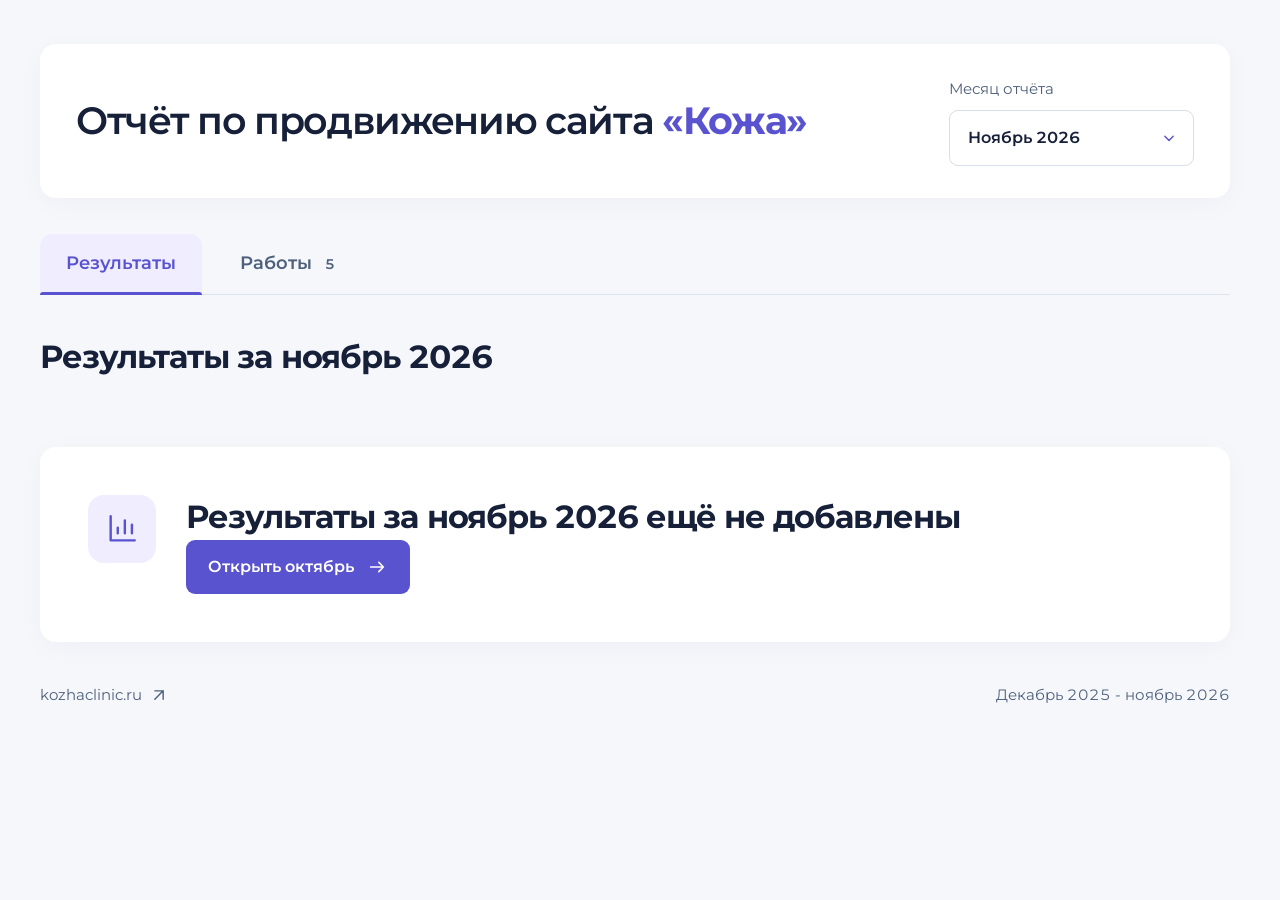
==== index.html @ fe3db51e "Update Kozha monthly SEO report" ====
<!doctype html>
<html lang="ru">
<head>
  <meta charset="utf-8">
  <meta name="viewport" content="width=device-width,initial-scale=1">
  <meta name="robots" content="noindex,nofollow">
  <meta name="color-scheme" content="light">
  <title>Отчёт по продвижению сайта «Кожа»</title>
  <link rel="preload" href="assets/fonts/Montserrat-Regular.woff2" as="font" type="font/woff2" crossorigin>
  <link rel="preload" href="assets/fonts/Montserrat-SemiBold.woff2" as="font" type="font/woff2" crossorigin>
  <link rel="stylesheet" href="styles.css?v=631f88daee0b">
  <link rel="stylesheet" href="results.css?v=24ecd3e6007a">
  <link rel="stylesheet" href="archive.css?v=88a2c17516ca">
  <script src="report-data.js?v=b605fdd47c60" defer></script>
  <script src="model.js?v=ab1f84ecc292" defer></script>
  <script src="app.js?v=5cf2f712b2f7" defer></script>
</head>
<body>
  <a class="skip-link" href="#report-content">К содержанию отчёта</a>
  <div class="report-shell">
    <header class="report-header">
      <div class="report-heading"><h1>Отчёт по продвижению сайта <span id="report-client">«Кожа»</span></h1></div>
      <div class="month-picker"><label for="report-month">Месяц отчёта</label><div class="select-wrap"><select id="report-month" aria-label="Месяц отчёта"></select><svg aria-hidden="true" viewBox="0 0 24 24"><path d="m7 10 5 5 5-5"/></svg></div></div>
    </header>
    <nav class="report-nav" aria-label="Разделы отчёта">
      <div class="tabs" role="tablist" aria-label="Отчёт по продвижению сайта">
        <button type="button" role="tab" id="tab-results" aria-controls="panel-results" aria-selected="true" tabindex="0">Результаты</button>
        <button type="button" role="tab" id="tab-works" aria-controls="panel-works" aria-selected="false" tabindex="-1">Работы <span id="work-count" class="tab-count" hidden></span></button>
      </div>
    </nav>
    <main id="report-content">
      <section id="panel-results" role="tabpanel" aria-labelledby="tab-results" tabindex="-1"><p class="loading-message" role="status">Загружаем отчёт…</p></section>
      <section id="panel-works" role="tabpanel" aria-labelledby="tab-works" tabindex="-1" hidden></section>
      <noscript><p class="notice">Для переключения месяцев и просмотра отчёта включите JavaScript в браузере.</p></noscript>
    </main>
    <footer class="report-footer"><a id="site-link" href="https://kozhaclinic.ru/" target="_blank" rel="noopener noreferrer">kozhaclinic.ru <svg aria-hidden="true" viewBox="0 0 24 24"><path d="M7 17 17 7M7 7h10v10"/></svg></a><span id="period-label"></span></footer>
  </div>
  <dialog id="detail-dialog" class="detail-dialog" aria-labelledby="detail-title">
    <div class="drawer-header"><div><h2 id="detail-title"></h2><p id="detail-meta"></p></div><button type="button" id="close-detail" class="icon-button" aria-label="Закрыть подробности" autofocus><svg aria-hidden="true" viewBox="0 0 24 24"><path d="m6 6 12 12M18 6 6 18"/></svg></button></div>
    <div id="detail-body" class="drawer-body"></div>
  </dialog>
  <p id="announcement" class="sr-only" role="status" aria-live="polite"></p>
</body>
</html>
---- styles.css ----
@font-face{font-family:Montserrat;src:url('assets/fonts/Montserrat-Regular.woff2') format('woff2');font-weight:400;font-style:normal;font-display:swap}
@font-face{font-family:Montserrat;src:url('assets/fonts/Montserrat-Medium.woff2') format('woff2');font-weight:500;font-style:normal;font-display:swap}
@font-face{font-family:Montserrat;src:url('assets/fonts/Montserrat-SemiBold.woff2') format('woff2');font-weight:600;font-style:normal;font-display:swap}
@font-face{font-family:Montserrat;src:url('assets/fonts/Montserrat-Bold.woff2') format('woff2');font-weight:700;font-style:normal;font-display:swap}

:root{--page:#f5f7fb;--surface:#fff;--ink:#172039;--muted:#4e607b;--accent:#5953cf;--accent-soft:#efedff;--positive:#087e78;--positive-soft:#e7f5f1;--negative:#a33b45;--negative-soft:#fff0f0;--line:#e4e9f1;--before:#b4ade9;--after:#28a7a0;--radius:16px;--shadow:0 6px 28px rgb(34 46 84 / 3%);--ease:cubic-bezier(.16,1,.3,1);--body-size:18px;--small-size:16px;--meta-size:15px;--intro-size:20px;--task-size:20px;font-family:Montserrat,Arial,sans-serif;font-size:var(--body-size);color:var(--ink);background:var(--page);font-synthesis:none;font-variant-numeric:tabular-nums}
*{box-sizing:border-box}html{scrollbar-gutter:stable;scroll-behavior:smooth}body{margin:0;line-height:1.7}body.dialog-open{overflow:hidden}button,input,select{font:inherit;color:inherit}button,a,input,select{-webkit-tap-highlight-color:transparent}button{cursor:pointer}button:disabled{cursor:default;opacity:.5}[hidden]{display:none!important}button:focus-visible,a:focus-visible,input:focus-visible,select:focus-visible,summary:focus-visible,[tabindex]:focus-visible{outline:3px solid #7770ed;outline-offset:4px}a{color:var(--accent);text-decoration-thickness:1px;text-underline-offset:5px}a:hover{text-decoration:underline}input,select{caret-color:var(--accent)}::selection{background:#ddd9ff;color:var(--ink)}::-webkit-scrollbar{width:10px;height:10px}::-webkit-scrollbar-thumb{background:#bcc3d4;border-radius:8px;border:2px solid var(--page)}::-webkit-scrollbar-track{background:var(--page)}svg{display:block;flex-shrink:0;fill:none;stroke:currentColor;stroke-width:1.7;stroke-linecap:round;stroke-linejoin:round}h1,h2,h3,p{margin:0}h1,h2,h3{text-wrap:balance}h1,h2{letter-spacing:-.03em}h3{letter-spacing:-.02em}.sr-only{position:absolute;width:1px;height:1px;padding:0;margin:-1px;overflow:hidden;clip:rect(0,0,0,0);white-space:nowrap;border:0}.skip-link{position:fixed;z-index:100;left:20px;top:-100px;padding:14px 20px;background:white;border-radius:8px}.skip-link:focus{top:12px}

/* Shared page hierarchy. */
.report-shell{max-width:1440px;margin:0 auto;padding:44px 40px 0}.report-header{display:grid;grid-template-columns:minmax(0,1fr) auto;align-items:center;gap:40px;padding:32px 36px;background:var(--surface);border-radius:var(--radius);box-shadow:var(--shadow)}.report-heading{min-width:0}.report-heading h1{max-width:900px;font-size:38px;line-height:1.35;font-weight:600;letter-spacing:-.035em;text-wrap:pretty}.report-heading h1 span{color:var(--accent);font-weight:700}.month-picker label{display:block;font-size:var(--meta-size);color:var(--muted);margin-bottom:8px}.select-wrap{position:relative}.select-wrap>svg{position:absolute;pointer-events:none;right:15px;top:18px;width:20px;height:20px;color:var(--accent);transform:rotate(90deg)}.month-picker .select-wrap>svg{transform:none}select{appearance:none;min-height:56px;border:1px solid #d8ddeb;border-radius:9px;background:var(--surface);padding:13px 45px 13px 18px;font-size:var(--small-size);cursor:pointer;max-width:100%}.month-picker select{min-width:245px;font-weight:600}
.report-nav{margin-top:36px;border-bottom:1px solid #dee4ef}.tabs{display:flex;gap:12px}.tabs button{position:relative;min-height:60px;padding:15px 26px;border:0;border-radius:12px 12px 0 0;background:transparent;color:var(--muted);font-size:18px;font-weight:600;line-height:1.5;transition:background .18s,color .18s}.tabs button:hover{background:#ececfa;color:var(--ink)}.tabs button[aria-selected=true]{background:var(--accent-soft);color:var(--accent)}.tabs button[aria-selected=true]::after{content:'';height:3px;border-radius:3px 3px 0 0;background:var(--accent);position:absolute;bottom:-1px;left:0;right:0}.tab-count{margin-left:8px;font-size:14px;color:var(--muted)}.surface{background:var(--surface);border-radius:var(--radius);box-shadow:var(--shadow)}
.page-intro{padding:44px 0 40px}.page-intro h2{font-size:36px;line-height:1.3;font-weight:700}.period-subtitle{font-size:18px;color:var(--accent);margin-top:12px;font-weight:500}

/* The route gives each month and task enough room to read. */
.timeline{list-style:none;margin:0;padding:0}.stage{position:relative;display:grid;grid-template-columns:110px minmax(0,1fr);gap:20px;padding-bottom:36px;scroll-margin-top:24px}.stage::before{content:'';position:absolute;left:109px;top:47px;bottom:-47px;width:2px;background:#dce2ed}.stage:last-child::before{display:none}.stage-date{padding-top:34px;padding-right:16px;position:relative;text-align:left}.stage-date h3{font-size:20px;font-weight:600;line-height:1.4}.stage-date .year{display:block;font-size:var(--meta-size);color:var(--muted);margin-top:6px}.stage-node{position:absolute;right:-8px;top:41px;width:16px;height:16px;border:3px solid var(--page);background:#a8b2c7;border-radius:50%;z-index:1}.stage.selected .stage-node{width:20px;height:20px;right:-10px;top:39px;background:var(--accent);box-shadow:0 0 0 1px var(--accent)}.stage.selected .stage-date h3{color:var(--accent)}.stage.complete .stage-node{background:var(--positive)}.stage-card{padding:34px 36px 12px}.stage.selected .stage-card{outline:1px solid #c7c2ee;outline-offset:-1px}.stage-heading{display:flex;gap:24px;align-items:flex-start;justify-content:space-between}.stage-heading h3{font-size:26px;font-weight:600;line-height:1.4}.stage-description{font-size:var(--body-size);line-height:1.8;color:var(--muted);max-width:900px;margin-top:14px}
.status{display:inline-flex;align-items:center;font-size:var(--meta-size);font-weight:500;white-space:nowrap;color:var(--muted);padding:5px 10px;background:#f1f4f9;border-radius:5px;line-height:1.5}.status.in_progress{color:var(--accent);background:var(--accent-soft)}.status.done{color:var(--positive);background:var(--positive-soft)}.status.moved{color:#835911;background:#fff4df}
.stage-tasks{margin:28px 0 0;list-style:none;padding:0;display:grid;grid-template-columns:1fr 1fr;column-gap:36px}.stage-tasks>li{min-width:0;border-top:1px solid var(--line)}.task-button{width:100%;display:flex;gap:22px;text-align:left;padding:26px 0 28px;border:0;background:transparent;border-radius:3px;align-items:flex-start}.task-button:hover .task-title,.task-button:hover .task-affordance{color:var(--accent);text-decoration:underline;text-underline-offset:5px}.task-text{display:block;min-width:0;flex:1}.task-title{font-size:var(--task-size);line-height:1.55;font-weight:600;display:block}.task-summary{display:block;color:var(--muted);font-size:var(--body-size);line-height:1.8;margin-top:10px}.task-target{display:block;font-size:var(--small-size);font-weight:600;color:var(--accent);margin-top:12px}.task-affordance{display:block;flex-shrink:0;white-space:nowrap;font-size:var(--small-size);font-weight:500;color:var(--accent);line-height:1.6;padding-top:3px}.task-text .status{margin-top:12px}.incoming-note{font-size:var(--small-size);color:#835911;padding:20px 0;border-top:1px solid var(--line)}.incoming-note button{border:0;padding:0;background:none;font-size:inherit;color:inherit;text-decoration:underline;text-underline-offset:4px}
.plan-footnote{font-size:var(--small-size);line-height:1.8;color:var(--muted);max-width:1040px;margin:4px 0 48px 130px}.recurring{margin-left:130px;padding:36px}.recurring h2{font-size:28px;line-height:1.4}.recurring-list{list-style:none;display:grid;grid-template-columns:1fr 1fr;gap:32px 40px;padding:28px 0 0;margin:0}.recurring-list h3{font-size:20px;font-weight:600}.recurring-list p{font-size:var(--body-size);color:var(--muted);line-height:1.8;margin-top:10px}.report-footer{display:flex;align-items:center;justify-content:space-between;font-size:var(--meta-size);color:var(--muted);padding:40px 0 32px;gap:24px}.report-footer a{display:flex;gap:7px;align-items:center;color:var(--muted);text-decoration:none}.report-footer a:hover{color:var(--accent)}.report-footer svg{width:20px;height:20px}

/* Empty, prepared and populated report screens use the same type scale. */
.empty-state{margin-top:40px;padding:48px;display:flex;gap:30px;align-items:flex-start}.empty-symbol{width:68px;height:68px;border-radius:16px;background:var(--accent-soft);color:var(--accent);display:grid;place-items:center;flex-shrink:0}.empty-symbol svg{width:34px;height:34px}.empty-state h2{font-size:32px;max-width:850px;line-height:1.4}.empty-state p{max-width:850px;font-size:var(--body-size);line-height:1.85;color:var(--muted);margin:20px 0 30px}.button-primary,.button-secondary{display:inline-flex;align-items:center;justify-content:center;gap:12px;min-height:54px;border-radius:9px;padding:14px 22px;font-size:var(--small-size);font-weight:600;line-height:1.5;text-decoration:none;transition:background .18s;max-width:100%}.button-primary{color:white;background:var(--accent);border:0}.button-primary:hover{background:#4943b7;text-decoration:none}.button-secondary{color:var(--accent);border:1px solid #d8d3ed;background:white}.button-secondary:hover{background:var(--accent-soft);text-decoration:none}.button-primary svg,.button-secondary svg{width:22px;height:22px}
.month-intro{max-width:1120px;font-size:var(--intro-size);line-height:1.85;padding:40px 0}.month-intro p+p{margin-top:20px}.month-intro h2{font-size:32px;line-height:1.4;margin-bottom:24px}.traffic-card{padding:36px;display:grid;grid-template-columns:1fr 1.5fr;gap:40px;align-items:center;margin-bottom:30px}.traffic-card h3{font-size:24px;line-height:1.4}.source-label{font-size:var(--meta-size);color:var(--muted);margin-top:10px}.traffic-value{font-size:46px;font-weight:600;line-height:1.25;letter-spacing:-.035em;margin-top:22px}.traffic-value span{font-size:var(--small-size);color:var(--muted);font-weight:400;margin-left:10px;letter-spacing:0}.traffic-change{font-size:var(--small-size);margin-top:14px}.traffic-context{font-size:var(--meta-size);color:var(--muted);margin-top:10px;line-height:1.8}.positive{color:var(--positive)}.negative{color:var(--negative)}.neutral{color:var(--muted)}.traffic-chart{width:100%;height:210px}.traffic-chart text{stroke:none;fill:var(--muted);font-size:18px;font-family:inherit}.traffic-chart .bar-label{fill:var(--ink);font-size:18px}.chart-mobile{display:none}.chart-placeholder{font-size:var(--small-size);color:var(--muted);border-top:1px solid var(--line);padding:24px 0}
.kpi-grid{display:grid;grid-template-columns:repeat(4,minmax(0,1fr));gap:24px}.kpi-card{padding:30px;min-width:0}.kpi-card h3{font-size:20px;font-weight:600;line-height:1.5;margin-bottom:20px}.kpi-values{display:flex;gap:12px;align-items:flex-end;flex-wrap:wrap}.kpi-values .number{font-size:34px;line-height:1.25;font-weight:600;letter-spacing:-.035em;white-space:nowrap}.kpi-values .before{color:var(--muted);font-weight:400}.kpi-period{display:block;color:var(--muted);font-size:var(--meta-size);margin-bottom:7px}.kpi-arrow{color:var(--muted);width:22px;height:22px;margin-bottom:10px}.kpi-count{font-size:var(--small-size);color:var(--muted);margin-top:18px}.metrics-note{font-size:var(--meta-size);color:var(--muted);line-height:1.85;margin:22px 3px 36px;max-width:1120px}.no-metric{font-size:24px;color:var(--muted);font-weight:500;line-height:1.5}
.charts-grid{display:grid;grid-template-columns:1fr 1fr;gap:28px;margin-bottom:40px}.ranking-chart{padding:32px}.ranking-chart h3{font-size:24px;margin-bottom:28px}.rank-bars{display:flex;gap:32px;align-items:flex-end;height:178px}.rank-bar-group{flex:1;display:flex;align-items:flex-end;justify-content:center;gap:14px;height:132px;position:relative;border-bottom:1px solid var(--line)}.rank-bar{width:48px;border-radius:4px 4px 0 0;background:var(--after);position:relative;min-height:2px}.rank-bar.before{background:var(--before)}.rank-bar span{position:absolute;top:-29px;left:0;right:0;text-align:center;font-size:var(--small-size)}.rank-bar-group strong{font-size:var(--small-size);font-weight:500;position:absolute;bottom:-34px;left:0;right:0;text-align:center;color:var(--muted)}.chart-legend{display:flex;gap:24px;font-size:var(--meta-size);color:var(--muted);margin-top:42px;flex-wrap:wrap}.chart-legend span{display:flex;align-items:center;gap:8px}.chart-legend i{display:inline-block;width:12px;height:12px;background:var(--after);border-radius:2px}.chart-legend .before-key{background:var(--before)}

/* Tables retain large values; narrow viewports scroll within the table only. */
.queries-card{padding:36px;min-width:0}.section-heading{display:flex;align-items:baseline;justify-content:space-between;gap:24px}.section-heading h2{font-size:28px}.section-heading p{font-size:var(--small-size);color:var(--muted)}.table-filters{display:flex;gap:20px;flex-wrap:wrap;margin:28px 0;align-items:flex-end}.filter-field{display:flex;flex-direction:column;gap:10px;min-width:195px;min-inline-size:0}.filter-field.search{flex:1}.filter-field label{font-size:var(--meta-size);color:var(--muted)}.filter-field input{min-height:56px;border:1px solid #d8ddeb;border-radius:9px;background:white;padding:13px 18px;font-size:var(--small-size);min-width:0;width:100%}.filter-field input::placeholder{color:var(--muted)}.filter-field select{width:100%}.table-scroll{overflow:auto;max-width:100%;overscroll-behavior-inline:contain}.positions-table{border-collapse:separate;border-spacing:0;width:100%;min-width:920px;font-size:var(--small-size);table-layout:fixed}.positions-table th{background:#f4f5f8;font-weight:500;color:var(--muted);text-align:center;font-size:var(--meta-size);padding:18px 10px}.positions-table th.query-heading{text-align:left;padding-left:20px;border-radius:8px 0 0 0}.positions-table th.engine-title{background:#eeecf8;font-size:18px;font-weight:600;color:var(--ink)}.positions-table th:last-child.engine-title{border-radius:0 8px 0 0}.positions-table th time{display:block;font-size:var(--meta-size);margin-top:7px}.positions-table td{padding:24px 10px;text-align:center;border-bottom:1px solid var(--line);overflow-wrap:anywhere;vertical-align:middle}.positions-table td:first-child{text-align:left;padding-left:20px;padding-right:20px}.positions-table .query-col{width:32%}.positions-table .rank-col{width:10%}.positions-table .change-col{width:14%}.positions-table .current{background:#f3f4f8;font-weight:600}.positions-table .query-direction{display:block;font-size:var(--meta-size);color:var(--muted);margin-top:8px}.positions-table .delta{font-size:var(--meta-size);display:inline-flex;gap:5px;align-items:center;line-height:1.6}.delta svg{width:18px;height:18px}.positions-table tbody tr:hover td{background:#f7f7fd}.query-empty{padding:36px 20px;text-align:center;color:var(--muted);font-size:var(--body-size)}.table-footer{display:flex;align-items:center;justify-content:space-between;gap:24px;padding-top:28px;font-size:var(--meta-size);color:var(--muted)}.table-method{font-size:var(--meta-size);color:var(--muted);line-height:1.85;margin-top:28px}.mobile-engine{display:none}
.works-heading{padding:40px 0 30px}.works-heading h2{font-size:32px}.works-heading p{font-size:15px;color:var(--muted);margin-top:16px;line-height:1.8}.works-table{border-collapse:collapse;width:100%;table-layout:fixed}.works-table th{padding:25px 28px;text-align:left;font-size:13px;line-height:1.5;font-weight:600;color:var(--muted);border-bottom:1px solid var(--line)}.works-table td{vertical-align:top;padding:32px 28px;font-size:15px;border-bottom:1px solid var(--line);line-height:1.5;overflow-wrap:anywhere}.works-table td[data-label]{font-size:14px;line-height:1.8;font-weight:500}.works-table tr:last-child td{border:0}.works-table th:first-child{width:25%}.works-table th:nth-child(2){width:30%}.works-table th:last-child{width:190px}.work-name{font-size:16px;font-weight:600;line-height:1.6;margin-bottom:14px}.work-summary{color:var(--muted)}.work-open{border:0;background:transparent;color:var(--accent);font-size:13px;line-height:1.5;font-weight:600;min-height:52px;padding:0;display:flex;align-items:center;gap:8px;white-space:nowrap}.work-open:hover{text-decoration:underline;text-underline-offset:5px}.work-open svg{width:20px;height:20px}

/* Detail panels follow the same reading scale, including supporting evidence. */
.detail-dialog{padding:0;border:0;position:fixed;margin:0 0 0 auto;inset:0;width:min(860px,100%);height:100dvh;max-width:100%;max-height:100%;background:white;color:var(--ink);box-shadow:-20px 0 70px rgb(25 35 65 / 15%)}.detail-dialog[open]{display:flex;flex-direction:column;animation:drawer-enter .24s var(--ease)}.detail-dialog::backdrop{background:rgb(23 32 57 / 28%)}@keyframes drawer-enter{from{transform:translateX(28px);clip-path:inset(0 0 0 16px)}to{transform:translateX(0);clip-path:inset(0)}}.drawer-header{padding:32px 40px;display:flex;align-items:flex-start;justify-content:space-between;gap:28px;border-bottom:1px solid var(--line);flex-shrink:0}.drawer-header h2{font-size:28px;line-height:1.45}.drawer-header p{font-size:var(--meta-size);color:var(--muted);margin-top:12px;line-height:1.7}.icon-button{width:52px;height:52px;min-width:52px;display:grid;place-items:center;border:1px solid var(--line);border-radius:9px;background:white}.icon-button:hover{background:var(--accent-soft);color:var(--accent)}.icon-button svg{width:24px;height:24px}.drawer-body{padding:36px 40px 52px;overflow-y:auto;overscroll-behavior:contain}.detail-lead{font-size:var(--intro-size);line-height:1.85;margin-bottom:34px}.detail-section+.detail-section{margin-top:36px}.detail-section h3{font-size:22px;font-weight:600;margin-bottom:16px}.detail-section p{font-size:var(--body-size);line-height:1.85;color:var(--muted)}.detail-section ul,.detail-section ol{padding-left:24px;margin:0;font-size:var(--body-size);line-height:1.8;color:var(--muted)}.detail-section li+li{margin-top:14px}.detail-section li::marker{color:var(--accent)}.detail-links{list-style:none!important;padding:0!important;display:grid;gap:14px}.detail-links li{margin:0!important}.detail-links a{display:inline-flex;align-items:center;gap:7px}.detail-links svg{width:18px;height:18px}.detail-note{background:var(--accent-soft);color:#48429e;padding:20px 24px;font-size:var(--small-size);line-height:1.8;border-radius:9px;margin:28px 0}.actual-result{padding-top:36px;margin-top:36px;border-top:1px solid var(--line)}.actual-result h3{font-size:24px;margin-bottom:18px}.actual-result>p{font-size:var(--body-size);line-height:1.85;color:var(--muted)}.evidence-block{border-top:1px solid var(--line);margin-top:24px}.evidence-block summary{cursor:pointer;font-size:var(--body-size);font-weight:600;line-height:1.7;padding:22px 0;color:var(--accent);min-height:52px}.evidence-content{padding-bottom:24px;font-size:var(--body-size);line-height:1.85}.comparison-grid{display:grid;grid-template-columns:1fr 1fr;gap:30px}.comparison-grid h4{font-size:var(--body-size);margin:0 0 14px;color:var(--ink)}.comparison-grid p{color:var(--muted);font-size:var(--body-size)}.evidence-table{border-collapse:collapse;width:100%;min-width:480px;font-size:var(--small-size);line-height:1.8}.evidence-table th,.evidence-table td{border-bottom:1px solid var(--line);padding:16px;text-align:left;vertical-align:top;overflow-wrap:anywhere}.evidence-table th{font-weight:600;background:var(--page)}.loading-message,.notice{margin:36px 0;color:var(--muted);font-size:var(--body-size);line-height:1.8}.notice{padding:30px;background:white;border-radius:12px}

.drawer-body>.actual-result:first-child{padding-top:0;margin-top:0;border-top:0}.actual-result>p+p{margin-top:12px}.actual-result>.detail-section{margin-top:36px}.actual-result>.detail-links{margin:12px 0 0;font-size:var(--body-size);line-height:1.85}
.works-table td[data-label]>p+p,.detail-section>p+p{margin-top:12px}
.actual-result>.result-bullets{padding-left:24px;margin:18px 0 0;font-size:var(--body-size);line-height:1.8;color:var(--muted)}.result-bullets li+li{margin-top:14px}.result-bullets li::marker{color:var(--accent)}

/* Works use the compact reading scale of the approved reference report. */
.detail-dialog[data-report-view="works"]{font-size:15px}.detail-dialog[data-report-view="works"] .drawer-header h2{font-size:24px;line-height:1.35;font-weight:700}.detail-dialog[data-report-view="works"] .actual-result h3{font-size:18px;line-height:1.45;font-weight:700}.detail-dialog[data-report-view="works"] .actual-result>p,.detail-dialog[data-report-view="works"] .detail-section p,.detail-dialog[data-report-view="works"] .detail-section ul,.detail-dialog[data-report-view="works"] .detail-section ol,.detail-dialog[data-report-view="works"] .actual-result>.result-bullets{font-size:15px;line-height:1.8}.detail-dialog[data-report-view="works"] .actual-result>.detail-links,.detail-dialog[data-report-view="works"] .detail-section>.detail-links{font-size:14px;line-height:1.8}.detail-dialog[data-report-view="works"] .evidence-block summary{font-size:15px;line-height:1.6}.detail-dialog[data-report-view="works"] .evidence-content{font-size:15px;line-height:1.8}.detail-dialog[data-report-view="works"] .evidence-table{font-size:14px}.detail-dialog[data-report-view="works"] .comparison-grid h4,.detail-dialog[data-report-view="works"] .comparison-grid p{font-size:15px}

@media(max-width:1250px){.kpi-grid{grid-template-columns:1fr 1fr}.kpi-values .number{font-size:38px}}
@media(max-width:1100px){.report-header{grid-template-columns:minmax(0,1fr);gap:24px}.report-heading h1{font-size:34px}.month-picker{grid-column:1/-1;display:flex;align-items:center;justify-content:space-between;gap:20px}.month-picker label{margin:0}.stage{grid-template-columns:110px minmax(0,1fr);gap:20px}.stage::before{left:109px}.stage-card{padding:32px 32px 10px}.stage-tasks{grid-template-columns:1fr}.plan-footnote,.recurring{margin-left:130px}.traffic-card{grid-template-columns:1fr;gap:28px}.traffic-chart{height:210px}.works-table,.works-table tbody{display:block;width:100%}.works-table thead{display:none}.works-table tr{display:grid;grid-template-columns:1fr 1.2fr;gap:24px 32px;padding:32px;border-bottom:1px solid var(--line)}.works-table tr:last-child{border:0}.works-table td{display:block;padding:0;border:0;width:auto;min-width:0}.works-table td:nth-child(2),.works-table td:last-child{grid-column:1/-1}.works-table td[data-label]::before{content:attr(data-label);display:block;font-weight:600;font-size:13px;margin-bottom:8px}.section-heading{display:block}.section-heading p{margin-top:12px}.filter-field.search{flex-basis:100%}}
@media(max-width:800px){.report-shell{padding:32px 24px 0}.report-heading h1{font-size:32px}.tabs button{font-size:16px;padding:15px 20px}.page-intro h2{font-size:32px}.stage{grid-template-columns:100px minmax(0,1fr);gap:16px}.stage::before{left:99px}.stage-date h3{font-size:18px}.stage-heading{display:block}.stage-heading>.status{margin-top:14px}.stage-card{padding:30px 28px 8px}.stage-heading h3{font-size:24px}.task-button{gap:20px}.plan-footnote,.recurring{margin-left:116px}.recurring-list{grid-template-columns:1fr}.charts-grid{grid-template-columns:1fr}.empty-state{padding:36px;display:block}.empty-symbol{margin-bottom:24px}.works-table tr{grid-template-columns:1fr;gap:24px}.works-table td:nth-child(2),.works-table td:last-child{grid-column:auto}.drawer-header,.drawer-body{padding-left:30px;padding-right:30px}}
@media(max-width:600px){:root{--body-size:16px;--small-size:16px;--meta-size:14px;--intro-size:18px;--task-size:18px}.report-shell{padding:28px 20px 0}.report-header{gap:24px;align-items:start;padding:26px 24px}.report-heading h1{font-size:30px;line-height:1.4}.month-picker{display:block}.month-picker label{display:none}.month-picker select{min-width:0;width:100%;font-size:16px}.select-wrap>svg{top:18px}.report-nav{margin-top:26px}.tabs{display:grid;grid-template-columns:1.6fr 1fr .75fr;gap:4px}.tabs button{font-size:14px;padding:13px 8px;min-height:64px;line-height:1.5;border-radius:9px 9px 0 0}.tab-count{font-size:14px;margin-left:4px}.page-intro{padding:32px 0;gap:28px}.page-intro h2{font-size:30px;line-height:1.35}.period-subtitle{font-size:16px;margin-top:12px}
.stage{display:block;padding:0 0 32px 22px;scroll-margin-top:16px}.stage::before{left:3px;top:31px;bottom:-31px}.stage-date{padding:18px 0 16px;display:flex;gap:8px;align-items:baseline;text-align:left}.stage-date h3{font-size:20px}.stage-date .year{font-size:15px;margin:0}.stage-node{right:auto;left:-26px;top:27px}.stage.selected .stage-node{right:auto;left:-28px;top:25px}.stage-card{padding:26px 24px 6px}.stage-heading h3{font-size:23px;line-height:1.5}.stage-description{margin-top:16px;line-height:1.85}.stage-tasks{margin-top:24px}.task-button{flex-direction:column;gap:14px;padding:24px 0 26px}.task-title{line-height:1.6}.task-summary{line-height:1.85;margin-top:12px}.task-target{margin-top:12px}.task-affordance{padding:0;text-decoration:underline;text-underline-offset:5px}.plan-footnote{margin:0 0 36px 22px;font-size:15px;line-height:1.85}.recurring{margin-left:22px;padding:28px 24px}.recurring h2{font-size:26px}.recurring-list{gap:28px;padding-top:26px}.recurring-list h3{font-size:19px}.recurring-list p{line-height:1.85}.report-footer{font-size:14px;padding:32px 0;flex-direction:column;align-items:flex-start;gap:14px}
.empty-state{margin-top:32px;padding:30px 26px}.empty-state h2{font-size:27px;line-height:1.45}.empty-symbol{width:60px;height:60px}.empty-state p{line-height:1.85;margin:20px 0 26px}.button-primary,.button-secondary{min-height:54px;padding:14px 18px}.month-intro{padding:32px 0;line-height:1.85}.month-intro h2{font-size:28px;line-height:1.45}.traffic-card{padding:28px 24px;gap:24px}.traffic-card h3{font-size:23px}.traffic-value{font-size:42px}.traffic-value span{font-size:16px}.source-label{font-size:15px}.traffic-change{font-size:16px}.traffic-context{font-size:15px}.chart-mobile{display:block}.chart-desktop{display:none}.traffic-chart{height:180px}.traffic-chart text,.traffic-chart .bar-label{font-size:20px}.kpi-grid{gap:20px}.kpi-card{padding:28px 24px}.kpi-card h3{font-size:20px}.kpi-values .number{font-size:36px}.kpi-period{font-size:15px}.kpi-count{font-size:16px}.metrics-note{font-size:15px;margin:22px 0 32px}.ranking-chart{padding:28px 24px}.ranking-chart h3{font-size:24px}.chart-legend{font-size:15px;gap:16px 24px}
.queries-card{padding:28px 20px}.section-heading h2{font-size:27px}.section-heading p{font-size:16px}.table-filters{gap:20px;align-items:stretch;margin:26px 0}.filter-field,.filter-field.search{flex-basis:100%;width:100%;min-width:0}.filter-field label{font-size:15px}.filter-field input,.filter-field select{font-size:16px}.mobile-engine{display:flex;gap:10px;margin-bottom:24px}.mobile-engine button{flex:1;border:1px solid #d8ddeb;background:white;border-radius:8px;font-size:16px;min-height:52px;font-weight:500}.mobile-engine button[aria-pressed=true]{background:var(--accent-soft);border-color:#c7c2ee;color:var(--accent)}.positions-table{min-width:520px;font-size:16px}.positions-table .query-col{width:40%}.positions-table .rank-col{width:16%}.positions-table .change-col{width:28%}.table-scroll[data-engine=yandex] .engine-google,.table-scroll[data-engine=google] .engine-yandex{display:none}.positions-table th.engine-title{display:none}.positions-table th,.positions-table th time{font-size:15px}.positions-table th{padding:16px 8px}.positions-table td{font-size:16px;padding:22px 8px}.positions-table td:first-child,.positions-table th.query-heading{padding-left:12px;padding-right:12px}.positions-table .query-direction,.positions-table .delta{font-size:15px}.table-footer{font-size:15px;flex-direction:column;align-items:flex-start;gap:20px}.table-method{font-size:15px}.works-heading{padding:32px 0 26px}.works-heading h2{font-size:28px}.works-heading p{font-size:15px}.works-table tr{padding:28px 24px}.work-name{font-size:16px}.work-open{font-size:13px}
.drawer-header{padding:26px 24px;gap:18px}.drawer-header h2{font-size:24px;line-height:1.45}.drawer-header p{font-size:15px}.drawer-body{padding:30px 24px 44px}.detail-lead{font-size:18px;line-height:1.85;margin-bottom:30px}.detail-section+.detail-section{margin-top:32px}.detail-section h3{font-size:21px}.detail-section p,.detail-section ul,.detail-section ol{font-size:16px;line-height:1.9}.detail-section li+li{margin-top:14px}.detail-note{font-size:16px;padding:20px;margin:26px 0}.comparison-grid{grid-template-columns:1fr;gap:26px}.comparison-grid h4,.comparison-grid p{font-size:16px}.evidence-block summary,.evidence-content{font-size:16px}.evidence-table{font-size:16px}.evidence-table th,.evidence-table td{padding:14px}.actual-result h3{font-size:23px}.actual-result>p{font-size:16px}}
@media(max-width:420px){.kpi-grid{grid-template-columns:1fr}.report-heading h1{font-size:28px}.stage-heading h3{font-size:22px}.stage-card{padding-left:22px;padding-right:22px}}
@media(max-width:360px){.report-shell{padding-left:16px;padding-right:16px}.report-header{padding-left:20px;padding-right:20px}.report-heading h1{font-size:26px}.tabs button{padding-left:6px;padding-right:6px}.stage-card{padding-left:20px;padding-right:20px}.stage-heading h3{font-size:22px}.drawer-header{padding-left:20px;padding-right:20px}.drawer-body{padding-left:20px;padding-right:20px}.drawer-header h2{font-size:22px}.icon-button{width:48px;min-width:48px;height:48px}}
.table-scroll-hint{display:none}
@media(max-width:600px){.table-scroll-hint{display:block;font-size:15px;line-height:1.8;color:var(--muted);margin:0 0 20px}.actual-result>.result-bullets{line-height:1.9}}
@media(prefers-reduced-motion:reduce){html{scroll-behavior:auto}*,*::before,*::after{animation:none!important;transition:none!important}}
@media print{body{background:white}.report-shell{padding:0;max-width:none}.report-nav,.month-picker,.table-filters,.mobile-engine,.table-footer button{display:none!important}.surface{box-shadow:none;border:1px solid #ddd}.stage{break-inside:avoid}.stage-tasks{grid-template-columns:1fr}.report-footer{padding:24px 0}.detail-dialog[open]{position:static;width:100%;height:auto;box-shadow:none}.drawer-body{overflow:visible}.detail-dialog::backdrop{display:none}.icon-button,.task-affordance{display:none}.stage.selected .stage-card{outline:none}.table-scroll{overflow:visible}.positions-table{min-width:0}}
---- results.css ----
.results-heading{padding:40px 0 28px}
.results-heading h2{font-size:32px;line-height:1.4}
.results-heading p{font-size:var(--intro-size);line-height:1.85;max-width:75ch;margin-top:20px}
.results-heading.client-results-heading>.report-prose{font-size:16px;line-height:1.8}
@media(max-width:600px){.results-heading.client-results-heading>.report-prose{font-size:15px}}
.engine-kpi-grid{display:grid;grid-template-columns:repeat(2,minmax(0,1fr));gap:28px;margin-bottom:40px;--searcher-yandex:#bd2f1b;--searcher-google:#1b5fbc}
.engine-kpi-card{padding:32px 36px;min-width:0}
.engine-kpi-card .searcher-name{font-size:26px;line-height:1.4;font-weight:600;margin-bottom:28px}
.engine-kpi-card.engine-yandex .searcher-name{color:var(--searcher-yandex)}
.engine-kpi-card.engine-google .searcher-name{color:var(--searcher-google)}
.engine-kpi-metrics{display:grid;grid-template-columns:repeat(2,minmax(0,1fr));gap:28px}
.engine-kpi-metric{min-width:0}
.engine-kpi-metric+.engine-kpi-metric{border-left:1px solid var(--line);padding-left:28px}
.engine-kpi-metric h4{margin:0 0 16px;font-size:20px;font-weight:500;line-height:1.5}
.engine-kpi-metric .kpi-values .number{font-size:48px;font-variant-numeric:tabular-nums}
.engine-kpi-metric .kpi-values .number.before{font-size:28px}
.engine-kpi-metric .kpi-values .number.neutral{color:var(--ink)}
.engine-kpi-metric .kpi-count{font-size:16px;line-height:1.7;margin-top:14px}
.competitors-card{padding:36px;margin-bottom:30px;min-width:0}
.competitors-table{width:100%;border-collapse:collapse;table-layout:fixed;margin-top:28px;font-size:var(--small-size)}
.competitors-table th,.competitors-table td{padding:18px 14px;border-bottom:1px solid var(--line);text-align:center;vertical-align:middle;overflow-wrap:anywhere}
.competitors-table thead th{font-size:var(--small-size);font-weight:600;color:var(--muted);background:#f8f9fc}
.competitors-table thead th:first-child{width:32%;text-align:left}
.competitors-table tbody th{text-align:left;font-weight:500}
.competitors-table tbody th a{display:inline-flex;align-items:center;gap:8px;max-width:100%;text-decoration:none}
.competitors-table tbody th a:hover{text-decoration:underline}
.competitors-table tbody th svg{width:18px;height:18px}
.competitors-table tr.is-project{background:var(--accent-soft)}
.competitors-table tr.is-project th,.competitors-table tr.is-project .comparison-value{color:var(--accent);font-weight:600}
.comparison-value{display:block;font-size:26px;line-height:1.5;font-weight:500}
.comparison-share{display:block;font-size:var(--meta-size);color:var(--muted);margin-top:3px}
.comparison-label{display:none}
.competitors-table .searcher-yandex{color:#bd2f1b;background:#fff6f3;font-size:21px}
.competitors-table .searcher-google{color:#1b5fbc;background:#f3f7ff;font-size:21px}
.competitors-table .searcher-yandex-sub{background:#fff6f3}
.competitors-table .searcher-google-sub{background:#f3f7ff}
.competitors-table .searcher-divider{border-left:1px solid #dce1ea}
.comparison-value{font-variant-numeric:tabular-nums}
.positions-table th.engine-yandex.engine-title{color:#bd2f1b;background:#fff6f3}
.positions-table th.engine-google.engine-title{color:#1b5fbc;background:#f3f7ff}
.positions-table td{font-variant-numeric:tabular-nums}
.competitor-filter{min-width:235px}
.positions-table.initial-positions{min-width:0;table-layout:fixed}
.positions-table.initial-positions .query-col{width:60%}
.positions-table.initial-positions .rank-col{width:20%}
.positions-table.initial-positions.has-competitors .query-col{width:46%}
.positions-table.initial-positions.has-competitors .rank-col{width:13.5%}
.initial-positions th,.initial-positions td{overflow-wrap:anywhere}
.initial-positions .competitor-rank{color:var(--muted)}
.rank-label-short{display:none}

/* Current monitoring keeps the approved report palette and reading scale. */
.rankings-section-heading,.traffic-section-heading{margin:0 0 24px}
.rankings-section-heading h2,.traffic-section-heading h2{font-size:30px;line-height:1.4}
.rankings-section-heading p,.traffic-section-heading p{font-size:16px;line-height:1.8;color:var(--muted);margin-top:12px;max-width:82ch}
.monitoring-controls{display:grid;grid-template-columns:minmax(0,1fr) minmax(0,1fr);gap:24px;padding:28px 32px;margin-bottom:28px}
.monitoring-controls .filter-field{min-width:0;width:100%}
.monitoring-controls select{width:100%;min-width:0}
.engine-measurement{font-size:14px;line-height:1.7;color:var(--muted);margin:-14px 0 26px;overflow-wrap:anywhere}
.engine-kpi-metrics.has-top50{grid-template-columns:repeat(3,minmax(0,1fr));gap:20px}
.has-top50 .engine-kpi-metric+.engine-kpi-metric{padding-left:20px}
.engine-kpi-metrics.has-top50 .kpi-values .number{font-size:40px}
.engine-kpi-metrics.has-top50 .kpi-values .number.before{font-size:24px}
.engine-kpi-metrics.has-top50 .kpi-count{font-size:14px;line-height:1.6}
.ranking-population-note{font-size:15px;line-height:1.8;color:var(--muted);max-width:90ch;margin-top:16px}
.baseline-note{padding:20px 24px;background:var(--accent-soft);border-radius:10px;line-height:1.8}
.rank-result-link{display:inline-flex;align-items:center;justify-content:center;gap:5px;min-height:40px;max-width:100%;text-decoration:none}
.rank-result-link:hover{text-decoration:underline}
.rank-result-link svg{width:13px;height:13px}
.organic-traffic{margin-bottom:48px}
.traffic-comparisons{display:grid;grid-template-columns:repeat(2,minmax(0,1fr));gap:28px;margin-bottom:28px}
.traffic-period-card{padding:28px 30px;min-width:0}
.traffic-period-card h3,.traffic-trend-card h3{font-size:23px;line-height:1.45;margin-bottom:16px}
.traffic-periods{font-size:14px;line-height:1.8;color:var(--muted);margin-bottom:22px}
.traffic-periods span{display:block}
.traffic-periods b{font-weight:500;color:var(--ink)}
.traffic-comparison-table{width:100%;border-collapse:collapse;table-layout:fixed;font-size:15px;line-height:1.6}
.traffic-comparison-table th,.traffic-comparison-table td{padding:13px 7px;border-bottom:1px solid var(--line);vertical-align:middle;overflow-wrap:anywhere}
.traffic-comparison-table thead th{font-weight:500;color:var(--muted);font-size:13px;text-align:right}
.traffic-comparison-table thead th:first-child,.traffic-comparison-table tbody th{text-align:left}
.traffic-comparison-table thead th:first-child{width:40%}
.traffic-comparison-table thead th:nth-child(2),.traffic-comparison-table thead th:nth-child(3){width:16%}
.traffic-comparison-table tbody th{font-weight:400}
.traffic-comparison-table td{text-align:right;font-variant-numeric:tabular-nums}
.traffic-comparison-table .traffic-total{background:var(--accent-soft)}
.traffic-comparison-table .traffic-total th,.traffic-comparison-table .traffic-total td{font-weight:600}
.traffic-delta{display:block;font-weight:500}
.traffic-delta small{display:block;font-size:13px;font-weight:400;white-space:nowrap}
.traffic-delta.positive{color:var(--positive)}
.traffic-delta.negative{color:var(--negative)}
.traffic-trend-card{padding:32px;min-width:0}
.traffic-chart-caption{font-size:15px;color:var(--muted);margin-top:-6px;margin-bottom:22px}
.traffic-series-controls{display:flex;flex-wrap:wrap;gap:10px;margin-bottom:20px}
.traffic-series-controls button{display:inline-flex;align-items:center;gap:9px;min-height:44px;padding:9px 13px;border:1px solid var(--line);background:white;border-radius:8px;font-size:14px;line-height:1.5;transition:background .15s,border-color .15s}
.traffic-series-controls button[aria-pressed=true]{background:#f5f7fb;border-color:var(--series-color)}
.traffic-series-controls button[aria-pressed=false]{color:var(--muted)}
.traffic-series-controls button i{width:18px;height:3px;background:var(--series-color);border-radius:2px}
.traffic-series-controls button[aria-pressed=false] i{background:#cbd2df}
.organic-week-chart{display:block;width:100%;height:auto;min-height:180px;overflow:visible}
.organic-week-chart .traffic-grid line{stroke:var(--line);stroke-width:1}
.organic-week-chart .traffic-grid text,.organic-week-chart .traffic-axis-date{font-size:14px;fill:var(--muted);stroke:none;font-family:inherit}
.organic-week-chart .traffic-line{fill:none;stroke-width:2.7;stroke-linejoin:round;stroke-linecap:round;vector-effect:non-scaling-stroke}
.organic-week-chart .traffic-selected-week{stroke:#a8aec0;stroke-width:1;stroke-dasharray:4 4}
.traffic-week-hit{fill:transparent;stroke:none;cursor:crosshair}
.traffic-week-label{display:block;font-size:14px;color:var(--muted);margin:18px 0 10px}
.traffic-week-range{display:block;width:100%;min-height:34px;accent-color:var(--accent);cursor:pointer}
.traffic-week-readout{margin:20px 0;padding:20px 22px;background:var(--page);border-radius:10px}
.traffic-week-readout>p{font-size:15px;font-weight:500;margin-bottom:15px}
.traffic-week-readout dl{display:grid;grid-template-columns:repeat(4,minmax(0,1fr));gap:20px;margin:0}
.traffic-week-readout dl>div{min-width:0}
.traffic-week-readout dt{display:flex;align-items:center;gap:7px;font-size:13px;color:var(--muted);line-height:1.6}
.traffic-week-readout dt i{width:8px;height:8px;border-radius:50%;flex:0 0 auto}
.traffic-week-readout dd{font-size:25px;font-weight:500;margin:4px 0 0;font-variant-numeric:tabular-nums}
.traffic-source-table summary{font-size:15px;color:var(--accent);padding:14px 0;cursor:pointer}
.traffic-data-scroll{max-width:100%;overflow:auto;margin-top:10px}
.traffic-data-scroll table{width:100%;min-width:620px;border-collapse:collapse;font-size:14px;line-height:1.7}
.traffic-data-scroll th,.traffic-data-scroll td{padding:12px;border-bottom:1px solid var(--line);text-align:right}
.traffic-data-scroll th:first-child{text-align:left;font-weight:400}
.traffic-data-scroll thead th{font-weight:500;background:var(--page)}
.traffic-source-note{font-size:14px;line-height:1.8;color:var(--muted);margin-top:20px;max-width:105ch}
.traffic-comparison-table td{white-space:nowrap;word-break:normal;overflow-wrap:normal}
.traffic-comparison-table th{word-break:normal;overflow-wrap:normal}
.traffic-comparison-table thead th{white-space:nowrap}
@media(max-width:1100px){.traffic-comparisons{grid-template-columns:1fr}.traffic-period-card{padding:28px 32px}.traffic-comparison-table{font-size:16px}.engine-kpi-metrics.has-top50 .kpi-values .number{font-size:34px}}
@media(max-width:760px){.traffic-week-readout dl{grid-template-columns:repeat(2,minmax(0,1fr))}.engine-kpi-metrics.has-top50 .kpi-values .number{font-size:40px}}
@media(max-width:600px){
  .rankings-section-heading h2,.traffic-section-heading h2{font-size:26px}
  .monitoring-controls{grid-template-columns:1fr;padding:24px;gap:22px}
  .traffic-comparisons{gap:22px;margin-bottom:22px}
  .traffic-period-card,.traffic-trend-card{padding:26px 20px}
  .traffic-period-card h3,.traffic-trend-card h3{font-size:21px}
  .traffic-periods{font-size:13px}
  .traffic-comparison-table{font-size:14px;table-layout:auto}
  .traffic-comparison-table th,.traffic-comparison-table td{padding:12px 4px}
  .traffic-comparison-table thead th{font-size:12px}
  .traffic-comparison-table thead th:first-child{width:36%}
  .traffic-delta small{font-size:12px}
  .traffic-series-controls{gap:8px}
  .traffic-series-controls button{font-size:13px;min-height:44px;padding:8px 10px}
  .organic-week-chart{min-height:160px}
  .organic-week-chart .traffic-grid text,.organic-week-chart .traffic-axis-date{font-size:21px}
  .traffic-chart-caption,.traffic-week-label,.traffic-source-note{font-size:14px}
  .traffic-week-readout{padding:18px}
  .traffic-week-readout dl{gap:20px 16px}
  .traffic-week-readout>p{font-size:14px}
  .traffic-week-readout dd{font-size:24px}
  .engine-kpi-metrics.has-top50{gap:12px}
  .has-top50 .engine-kpi-metric+.engine-kpi-metric{padding-left:12px}
  .engine-kpi-metrics.has-top50 .kpi-values .number{font-size:32px}
  .has-top50 .engine-kpi-metric h4{font-size:16px}
  .engine-kpi-metrics.has-top50 .kpi-count{font-size:12px}
  .engine-measurement{font-size:13px}
}
@media(max-width:360px){.traffic-period-card,.traffic-trend-card{padding-left:16px;padding-right:16px}.engine-kpi-metrics.has-top50 .kpi-values .number{font-size:28px}.traffic-comparison-table{font-size:13px}.traffic-delta small{font-size:11px}.traffic-comparison-table thead th{font-size:11px}}
@media(max-width:900px){.engine-kpi-grid{gap:24px}.engine-kpi-card{padding:28px}.engine-kpi-metrics{gap:20px}.engine-kpi-metric+.engine-kpi-metric{padding-left:20px}.competitors-card{padding:28px}.competitors-table thead th:first-child{width:34%}.competitors-table th,.competitors-table td{padding:18px 10px}.comparison-value{font-size:24px}}
@media(max-width:760px){.engine-kpi-grid{grid-template-columns:1fr}}
@media(max-width:600px){
  .results-heading{padding:32px 0 24px}
  .results-heading h2{font-size:28px}
  .engine-kpi-grid{margin-bottom:32px}
  .engine-kpi-card{padding:28px 24px}
  .engine-kpi-card .searcher-name{font-size:24px;margin-bottom:24px}
  .engine-kpi-metric h4{font-size:18px;margin-bottom:14px}
  .engine-kpi-metric .kpi-values .number{font-size:44px}
  .competitors-card{padding:28px 24px}
  .competitors-table{display:block;margin-top:24px}
  .competitors-table thead{display:none}
  .competitors-table tbody{display:grid;gap:24px}
  .competitors-table tr{display:grid;grid-template-columns:repeat(2,minmax(0,1fr));gap:20px 24px;padding:22px 0;border-bottom:1px solid var(--line)}
  .competitors-table tr.is-project{padding:22px 16px;border-radius:10px}
  .competitors-table tbody th{grid-column:1/-1;font-size:18px}
  .competitors-table th,.competitors-table td{padding:0;border:0;text-align:left;min-width:0}
  .comparison-label{display:block;font-size:15px;color:var(--muted);line-height:1.6;min-height:3.2em}
  .comparison-value{font-size:30px;margin-top:8px}
  .comparison-share{font-size:15px}
  .competitors-table .searcher-divider{border-left:0}
  .comparison-yandex .comparison-label{color:#bd2f1b}
  .comparison-google .comparison-label{color:#1b5fbc}
  .competitors-table .comparison-google{border-top:1px solid var(--line);padding-top:18px}
  .mobile-engine button[data-engine=yandex][aria-pressed=true]{color:#bd2f1b;background:#fff6f3;border-color:#d9a99c}
  .mobile-engine button[data-engine=google][aria-pressed=true]{color:#1b5fbc;background:#f3f7ff;border-color:#a7c1e6}
  .competitor-filter{min-width:0}
  .positions-table.initial-positions .query-col{width:68%}
  .positions-table.initial-positions .rank-col{width:32%}
  .positions-table.initial-positions.has-competitors .query-col{width:50%}
  .positions-table.initial-positions.has-competitors .rank-col{width:25%}
  .positions-table.initial-positions th,.positions-table.initial-positions td{padding-left:6px;padding-right:6px}
  .positions-table.initial-positions th.query-heading,.positions-table.initial-positions td:first-child{padding-left:8px;padding-right:12px}
  .rank-label-long{display:none}
  .rank-label-short{display:inline}
}

/* Current results reuse the approved comparison cards and block order. */
.client-comparison-charts .rank-bars{gap:32px}
.queries-card .table-filters.client-table-filters{display:grid;grid-template-columns:minmax(0,1.3fr) minmax(0,1fr) minmax(0,1fr);gap:20px}
.queries-card .table-filters.client-table-filters .filter-field{min-width:0;width:100%;flex-basis:auto}
.queries-card .positions-table.client-timeline-positions{min-width:0;width:100%;table-layout:fixed}
.queries-card .positions-table.client-timeline-positions .query-col{width:32%}
.queries-card .positions-table.client-timeline-positions .rank-col{width:auto}
.queries-card .positions-table.client-timeline-positions .rank-value{white-space:nowrap}
.client-traffic-section{padding:32px;margin-top:32px;margin-bottom:32px;min-width:0}
.client-traffic-section>.section-heading{align-items:flex-start;flex-wrap:wrap;margin-bottom:12px}
.client-traffic-section .traffic-period{color:var(--muted);font-size:14px;line-height:1.6}
.traffic-period-controls{display:flex;gap:8px;flex-wrap:wrap}
.traffic-period-controls button{min-height:40px;padding:8px 14px;border:1px solid var(--line);border-radius:8px;font-size:13px;color:var(--muted);background:white}
.traffic-period-controls button[aria-pressed=true]{color:var(--accent);border-color:#c7c2ee;background:var(--accent-soft)}
.client-traffic-section .traffic-kpis{display:grid;grid-template-columns:repeat(3,minmax(0,1fr));gap:24px;margin:24px 0}
.client-traffic-section .traffic-metric{min-width:0;padding:0 24px;border-left:1px solid var(--line)}
.client-traffic-section .traffic-metric:first-child{padding-left:0;border-left:0}
.client-traffic-section .traffic-metric h3{font-size:14px;font-weight:500;margin-bottom:12px;line-height:1.6}
.client-traffic-section .traffic-metric .traffic-value{font-size:34px;line-height:1.3;margin:0 0 10px;font-weight:600;white-space:nowrap}
.client-traffic-section .traffic-metric .traffic-value span{display:block;font-size:12px;color:var(--muted);font-weight:400;margin:3px 0 0}
.client-traffic-section .traffic-change{font-size:17px;font-weight:600;line-height:1.5}
.client-traffic-section .traffic-change span{font-size:12px;font-weight:400;color:var(--muted);display:block;margin-top:4px}
.client-traffic-section .traffic-history{border-top:1px solid var(--line);padding-top:24px;margin-top:24px;min-width:0;max-width:100%}
.client-traffic-section .traffic-history h3{font-size:18px;font-weight:600;margin-bottom:8px}
.client-traffic-section .traffic-chart-caption{font-size:14px;margin-top:0;margin-bottom:14px}
.client-traffic-section .traffic-series-controls{margin-bottom:12px;gap:12px 24px}
.client-traffic-section .traffic-series-controls button{border:0;background:transparent;padding:4px 0;min-height:40px;font-size:12px}
.client-traffic-section .traffic-week-readout dl{grid-template-columns:repeat(3,minmax(0,1fr))}
@media(max-width:1023px){
  .queries-card .positions-table.client-timeline-positions .query-col{width:44%}
}
@media(max-width:760px){
  .queries-card .table-filters.client-table-filters{grid-template-columns:repeat(2,minmax(0,1fr))}
  .queries-card .table-filters.client-table-filters .search{grid-column:1/-1}
}
@media(max-width:600px){
  .client-comparison-charts .rank-bars{gap:24px}
  .client-comparison-charts .rank-bar-group{gap:10px}
  .client-comparison-charts .rank-bar{width:34px}
  .client-comparison-charts .rank-bar span{font-size:13px}
  .client-comparison-charts .chart-legend{font-size:12px;gap:10px 16px}
  .queries-card .table-filters.client-table-filters{grid-template-columns:1fr}
  .queries-card .positions-table.client-timeline-positions .query-col{width:44%}
  .queries-card .positions-table.client-timeline-positions .period-heading{padding-left:2px;padding-right:2px}
  .queries-card .positions-table.client-timeline-positions .rank-result-link{gap:2px}
  .queries-card .positions-table.client-timeline-positions .rank-result-link svg{width:10px;height:10px}
  .client-traffic-section{padding:22px 18px;margin-top:24px}
  .client-traffic-section .traffic-kpis{gap:14px;margin:22px 0}
  .client-traffic-section .traffic-metric{padding:0 0 0 14px}
  .client-traffic-section .traffic-metric h3{font-size:12px;margin-bottom:10px;min-height:3.2em}
  .client-traffic-section .traffic-metric .traffic-value{font-size:26px}
  .client-traffic-section .traffic-change{font-size:15px}
  .client-traffic-section .traffic-period,.client-traffic-section .traffic-chart-caption{font-size:12px}
  .client-traffic-section .traffic-history h3{font-size:16px}
  .client-traffic-section .traffic-series-controls{gap:8px 16px}
  .client-traffic-section .traffic-week-readout{padding:16px 12px}
  .client-traffic-section .traffic-week-readout dl{gap:12px}
  .client-traffic-section .traffic-week-readout dt{font-size:11px}
  .client-traffic-section .traffic-week-readout dd{font-size:22px}
}
@media(max-width:380px){
  .client-traffic-section .traffic-kpis{gap:8px}
  .client-traffic-section .traffic-metric{padding-left:8px}
  .client-traffic-section .traffic-metric:first-child{padding-left:0}
  .client-traffic-section .traffic-metric .traffic-value{font-size:22px}
  .client-traffic-section .traffic-metric h3{font-size:11px}
}
@media(max-width:360px){
  .client-comparison-charts .rank-bars{gap:18px}
  .client-comparison-charts .rank-bar-group{gap:8px}
  .client-comparison-charts .rank-bar{width:27px}
  .queries-card .positions-table.client-timeline-positions .query-col{width:43%}
}
---- archive.css ----
/* Archive content uses the original report's typography and components. */
.source-text{white-space:pre-wrap;overflow-wrap:anywhere}
.source-text a{overflow-wrap:anywhere}
.report-prose{font-size:inherit;line-height:inherit}
.report-prose>p{margin:0 0 14px}
.report-prose>p:last-child{margin-bottom:0}
.report-prose ul,.report-prose ol{padding-inline-start:1.4em;margin:12px 0 22px;list-style-position:outside}
.report-prose ul{list-style-type:disc}
.report-prose ol{list-style-type:decimal}
.report-prose li{padding-inline-start:.25em;margin:6px 0}
.report-prose li::marker{color:var(--accent);font-weight:600}
.results-heading>.report-prose{font-size:var(--intro-size);line-height:1.85;max-width:75ch;margin-top:24px}
.results-heading .report-prose p{font-size:inherit;line-height:inherit;margin:0 0 18px}
.works-table .report-prose{font-size:inherit;line-height:inherit}
.works-table .report-prose ul,.works-table .report-prose ol{margin:10px 0 14px}
.works-table.archive-works th:first-child{width:25%}
.works-table.archive-works th:nth-child(2){width:43%}
.works-table.archive-works th:last-child{width:32%}
.work-attachment{font-size:14px;line-height:1.6;margin-top:16px}
.detail-dialog .report-prose{font-size:15px;line-height:1.8}
.detail-dialog .drawer-header>div{min-width:0}
.detail-dialog .drawer-header h2{overflow-wrap:anywhere}
@media(max-width:380px){.detail-dialog[data-report-view="works"] .drawer-header h2{font-size:20px}}
.detail-comparison{width:100%;table-layout:fixed;border-collapse:collapse;margin:22px 0;font-size:14px;line-height:1.5;color:var(--ink)}
.detail-comparison th,.detail-comparison td{padding:12px 10px;border-bottom:1px solid #dfe2e8;text-align:left;vertical-align:middle;overflow-wrap:anywhere;font-variant-numeric:tabular-nums}
.detail-comparison thead th{font-weight:600;background:#e9e6f8}
.detail-comparison thead th:first-child{width:50%}
.detail-comparison tbody th{font-weight:400}
.detail-comparison tbody td:nth-child(2){background:#f4f5f8}
.detail-comparison tbody td:nth-child(3){background:#eaf4f2}
@media(max-width:600px){.detail-comparison{font-size:13px}.detail-comparison th,.detail-comparison td{padding:10px 5px}}
.archive-image{margin:24px 0 36px;max-width:100%}
.archive-image img{display:block;max-width:100%;height:auto;border-radius:8px}
.archive-notes{font-size:var(--intro-size);line-height:1.85;margin-bottom:28px}
.archive-notes:empty{display:none}
.archive-notes p+p{margin-top:18px}
.archive-positions .rank-col{width:auto}
.work-notes{padding:30px 36px;margin-top:28px;font-size:var(--small-size);line-height:1.8}
.work-notes p+p{margin-top:16px}
.pending-last-check{margin-top:18px}
.engine-kpi-metric .kpi-values{flex-wrap:wrap;row-gap:14px}
.detail-dialog .source-text{font-size:inherit}
/* Each work card uses its full width after the table collapses. */
.works-table .work-name{text-wrap:wrap}
@media(max-width:1100px){.works-table tr{grid-template-columns:1fr}}
@media(max-width:600px){
  .tabs{grid-template-columns:1fr 1fr}
  .archive-positions .query-col{width:40%}
  .archive-positions .rank-col{width:auto}
  .engine-kpi-metrics{gap:14px}
  .engine-kpi-metric+.engine-kpi-metric{padding-left:14px}
  .engine-kpi-metric .kpi-values .number{font-size:36px}
  .engine-kpi-metric .kpi-values .number.before{font-size:25px}
}
@media(max-width:375px){.engine-kpi-card{padding-left:18px;padding-right:18px}.engine-kpi-metric .kpi-values .number{font-size:32px}}

/* Positions: grouped search engines, explicit rank bands and readable dates. */
.queries-card{
  --rank-line:#dce1ea;
  --rank-group-bg:#e9e6f8;--rank-history-bg:#f4f5f8;--rank-current-bg:#eaf4f2;--rank-current-heading:#d9ebe7;--rank-current-ink:#185e59;
  --rank-top3-ink:#175637;--rank-top3-fill:#e0f1e6;--rank-top3-line:#b7d5c1;
  --rank-top10-ink:#344584;--rank-top10-fill:#e9edf9;--rank-top10-line:#ced6ee;
  --rank-muted:#5c6677;--rank-head-height:48px;
}
.queries-card .table-filters{display:grid;grid-template-columns:1.15fr 1fr 1.12fr;gap:18px;align-items:end;margin:24px 0 18px}
.queries-card .filter-field{min-width:0;width:100%;gap:8px}
.queries-card .filter-field label{color:#4b5568;font-size:14px;line-height:1.5}
.queries-card .filter-field input,.queries-card .filter-field select{min-width:0;max-width:100%;min-height:48px;padding:11px 36px 11px 14px;font-size:15px;line-height:1.5;border-color:#959eae;caret-color:var(--accent)}
.queries-card .filter-field input::placeholder{color:#667085}
.queries-card .select-wrap>svg{top:15px}
.rank-tools{display:flex;align-items:center;gap:16px;flex-wrap:wrap;margin-bottom:18px}
.rank-legend{display:flex;align-items:center;gap:16px;color:#475166;font-size:13px;line-height:1.5}
.rank-legend>span{display:inline-flex;align-items:center;gap:7px;white-space:nowrap}
.rank-legend .legend-title{font-weight:500}
.legend-swatch{display:inline-block;width:13px;height:13px;border-radius:3px;border:1px solid transparent}
.queries-card .rank-top3{color:var(--rank-top3-ink);background:var(--rank-top3-fill);border-color:var(--rank-top3-line)}
.queries-card .rank-top10{color:var(--rank-top10-ink);background:var(--rank-top10-fill);border-color:var(--rank-top10-line)}
.queries-card .rank-other{color:#4c5669;background:#f0f2f6;border-color:#d9dfe8}
.filter-reset{margin-left:auto;border:0;background:transparent;color:#5145ad;font-size:13px;font-weight:600;padding:10px 2px;min-height:44px;text-decoration:underline;text-underline-offset:4px}
.filter-reset:hover{color:#342b7e}
.queries-card :focus-visible{outline:3px solid #6155bf;outline-offset:3px}
.queries-card ::selection{background:#ded9fa;color:#242b3e}
.queries-card .positions-scroll{max-height:none;overflow:visible;border:1px solid var(--rank-line);border-radius:8px;scrollbar-gutter:auto}
.queries-card .positions-table{min-width:0;font-size:16px;line-height:1.45;table-layout:fixed}
.queries-card .positions-table .query-col{width:32%}
.queries-card .positions-table .rank-col{width:auto}
.queries-card .positions-table thead th{position:sticky;z-index:3;border-bottom:1px solid var(--rank-line);padding:10px 7px;color:#475166;font-size:13px;line-height:1.35;vertical-align:middle}
.queries-card .positions-table th.engine-title{top:0;height:var(--rank-head-height);padding:11px 12px;font-size:18px;line-height:24px;font-weight:600}
.queries-card .positions-table .period-heading{top:var(--rank-head-height);height:54px}
.queries-card .positions-table .query-heading{top:0;left:0;z-index:5;background:#f3f5f8;text-align:left;padding-left:18px;border-right:1px solid var(--rank-line)}
.queries-card .positions-table .engine-yandex{background:white}
.queries-card .positions-table .engine-google{background:white}
.queries-card .positions-table thead .engine-yandex{background:#f3f5f8;color:var(--ink)}
.queries-card .positions-table thead .engine-google{background:#f3f5f8;color:var(--ink)}
.queries-card .positions-table tbody .engine-yandex.current{background:var(--rank-current-bg)}
.queries-card .positions-table tbody .engine-google.current{background:var(--rank-current-bg)}
.queries-card .positions-table thead .current{background:var(--rank-current-heading);color:var(--rank-current-ink);font-weight:700;box-shadow:none}
.queries-card .positions-table .engine-google.engine-start{border-left:2px solid #bac2d0}
.rank-date{display:inline-flex;flex-direction:column;gap:3px;font-size:14px;line-height:1.25;font-variant-numeric:tabular-nums;white-space:nowrap}
.rank-date small{font-size:11px;line-height:1.25;font-weight:400}
.queries-card .positions-table tbody td,.queries-card .positions-table tbody th{padding:12px 7px;border-bottom:1px solid var(--rank-line);font-variant-numeric:tabular-nums;vertical-align:middle}
.queries-card .positions-table .query-cell{position:sticky;left:0;z-index:2;text-align:left;padding:12px 18px;font-weight:400;font-size:15px;line-height:1.5;background:white;color:var(--ink);border-right:1px solid var(--rank-line);overflow-wrap:anywhere}
.queries-card .positions-table .query-direction{margin-top:3px;color:#626c7e;font-size:11.5px;line-height:1.45;font-weight:400}
.rank-value{display:inline-block;min-width:2.2em;padding:3px 5px;border:1px solid transparent;border-radius:4px;font-size:16px;line-height:1.4;font-variant-numeric:tabular-nums;text-align:center}
.rank-value.rank-top3,.rank-value.rank-top10{font-weight:600}
.rank-value.rank-other{font-weight:400;background:transparent!important;border-color:transparent!important}
.current .rank-value.rank-other{font-weight:600}
.rank-value.rank-missing{color:var(--rank-muted);font-size:13px}
.queries-card .positions-table tbody tr:hover .query-cell{background:#f7f7fb}
.queries-card .positions-table tbody tr:hover .engine-yandex{background:#f7f7fb}
.queries-card .positions-table tbody tr:hover .engine-google{background:#f7f7fb}
.queries-card .positions-table .delta{font-size:12px;font-weight:500;line-height:1.4;white-space:normal}
.queries-card .positions-table .delta svg{width:14px;height:14px;flex-shrink:0}
.queries-card .positions-table .delta>span[aria-hidden=true]{display:inline-flex;align-items:center;gap:3px}
.queries-card .table-footer{padding-top:20px}
@media(max-width:1023px){
  .rank-tools .mobile-engine{display:flex;gap:8px;margin:0}
  .queries-card .mobile-engine button{min-height:44px;min-width:100px;padding:9px 18px;border:1px solid #959eae;border-radius:7px;background:white;color:#475166;font-size:15px;line-height:1.5;font-weight:500}
  .queries-card .mobile-engine button[aria-pressed=true]{background:var(--accent-soft);color:var(--accent);border-color:var(--accent);font-weight:600}
  .queries-card .mobile-engine button:hover{filter:brightness(.97)}
  .queries-card .positions-scroll[data-engine=yandex] .engine-google,.queries-card .positions-scroll[data-engine=google] .engine-yandex{display:none}
  .queries-card .positions-table th.engine-title{display:none}
  .queries-card .positions-table .period-heading{top:0}
  .queries-card .positions-table .engine-google.engine-start{border-left:0}
  .queries-card .positions-table .query-col{width:48%}
  .rank-legend{gap:12px}
}
@media(max-width:600px){
  .queries-card{padding:24px 16px}
  .queries-card .table-filters{grid-template-columns:1fr;gap:14px;margin:22px 0 16px}
  .queries-card .filter-field label{font-size:13px}
  .queries-card .filter-field input,.queries-card .filter-field select{min-height:46px;font-size:15px}
  .rank-tools{gap:14px 12px}
  .rank-tools .mobile-engine{width:100%}
  .queries-card .mobile-engine button{flex:1}
  .rank-legend{gap:10px;font-size:12px}
  .rank-legend .legend-title{display:none}
  .filter-reset{font-size:12px}
  .queries-card .positions-scroll{overflow:visible;max-height:none;scrollbar-gutter:auto}
  .queries-card .positions-table{min-width:0;width:100%}
  .queries-card .positions-table .query-col{width:44%}
  .queries-card .positions-table .rank-col{width:auto}
  .queries-card .positions-table .query-cell{position:static;padding:12px 9px;font-size:13px;line-height:1.5}
  .queries-card .positions-table .query-heading{padding:10px 9px;font-size:12px}
  .queries-card .positions-table .period-heading{padding:8px 3px;height:51px}
  .rank-date{font-size:12px;gap:2px}
  .rank-date small{font-size:10px}
  .queries-card .positions-table tbody td{padding:10px 2px;font-size:14px}
  .rank-value{font-size:14px;min-width:2em;padding:3px 2px}
  .rank-value.rank-missing{font-size:11px;min-width:0}
  .queries-card .positions-table .query-direction{font-size:10.5px;line-height:1.45}
  .queries-card .positions-table .delta{font-size:11px;gap:1px}
  .queries-card .positions-table .delta svg{width:11px;height:11px}
  .rank-change-label{font-size:11px}
}
@media print{
  .queries-card .positions-scroll{overflow:visible;max-height:none}
  .queries-card .positions-table thead th,.queries-card .positions-table .query-cell{position:static}
  .queries-card .positions-scroll .engine-yandex,.queries-card .positions-scroll .engine-google{display:table-cell!important}
  .rank-tools,.filter-reset{display:none}
}
@media(max-width:360px){
  .ranking-chart{min-width:0}
  .rank-bars{gap:20px}
  .rank-bar-group{gap:8px;min-width:0}
  .rank-bar{width:36px}
}

/* Full change labels on desktop, compact equivalents on narrow screens. */
.rank-change-short,.queries-card .positions-table .delta>span.delta-compact{display:none}
@media(max-width:600px){
  .queries-card .positions-table.archive-positions .query-col{width:38%}
  .queries-card .positions-table .period-heading{padding-left:2px;padding-right:2px}
  .rank-date{font-size:11px}
  .rank-change-label,.queries-card .positions-table .delta>span.delta-full{display:none}
  .rank-change-short,.queries-card .positions-table .delta>span.delta-compact{display:inline-flex}
  .rank-change-short{font-size:11px}
}
@media(max-width:360px){
  .queries-card .positions-table.archive-positions .query-col{width:36%}
  .rank-date{font-size:10.5px}
}
@media(min-width:601px) and (max-width:1023px){
  .queries-card .positions-table .period-heading{padding-left:5px;padding-right:5px}
}

/* Column backgrounds copied from the approved Molekula report reference. */
.queries-card .positions-table thead th.engine-title{background:var(--rank-group-bg);color:var(--ink)}
.queries-card .positions-table td.period-before,.queries-card .positions-table th.period-before{background:var(--rank-history-bg)}
.queries-card .positions-table tbody tr:hover .period-before{background:#ebeef4}
.queries-card .positions-table tbody tr:hover .current{background:#dfeeea}
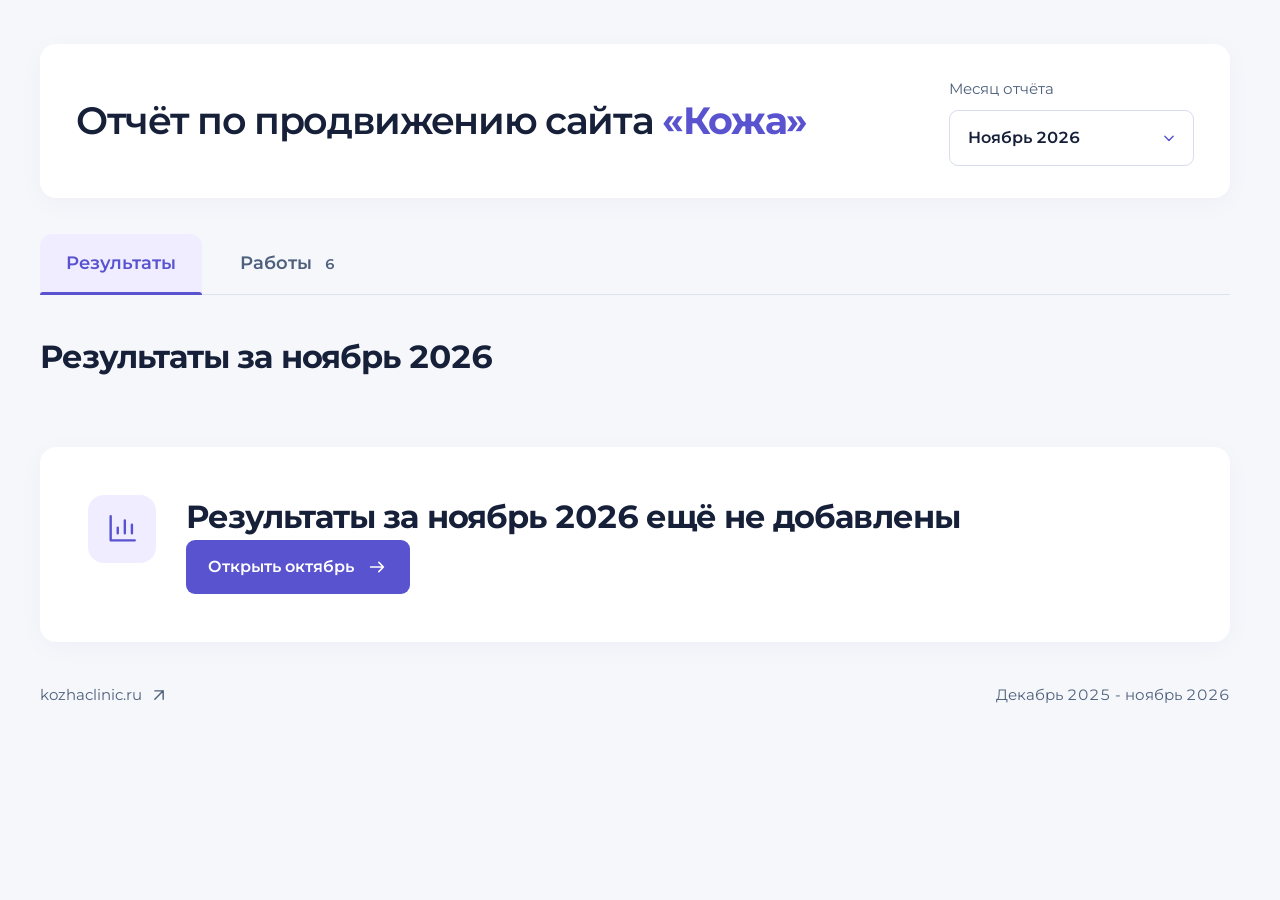
==== commit ebeae77c: "Update Kozha monthly SEO report" ====
--- a/index.html
+++ b/index.html
@@ -11,7 +11,7 @@
   <link rel="stylesheet" href="styles.css?v=631f88daee0b">
   <link rel="stylesheet" href="results.css?v=24ecd3e6007a">
   <link rel="stylesheet" href="archive.css?v=88a2c17516ca">
-  <script src="report-data.js?v=b605fdd47c60" defer></script>
+  <script src="report-data.js?v=1934333e3bce" defer></script>
   <script src="model.js?v=ab1f84ecc292" defer></script>
   <script src="app.js?v=5cf2f712b2f7" defer></script>
 </head>
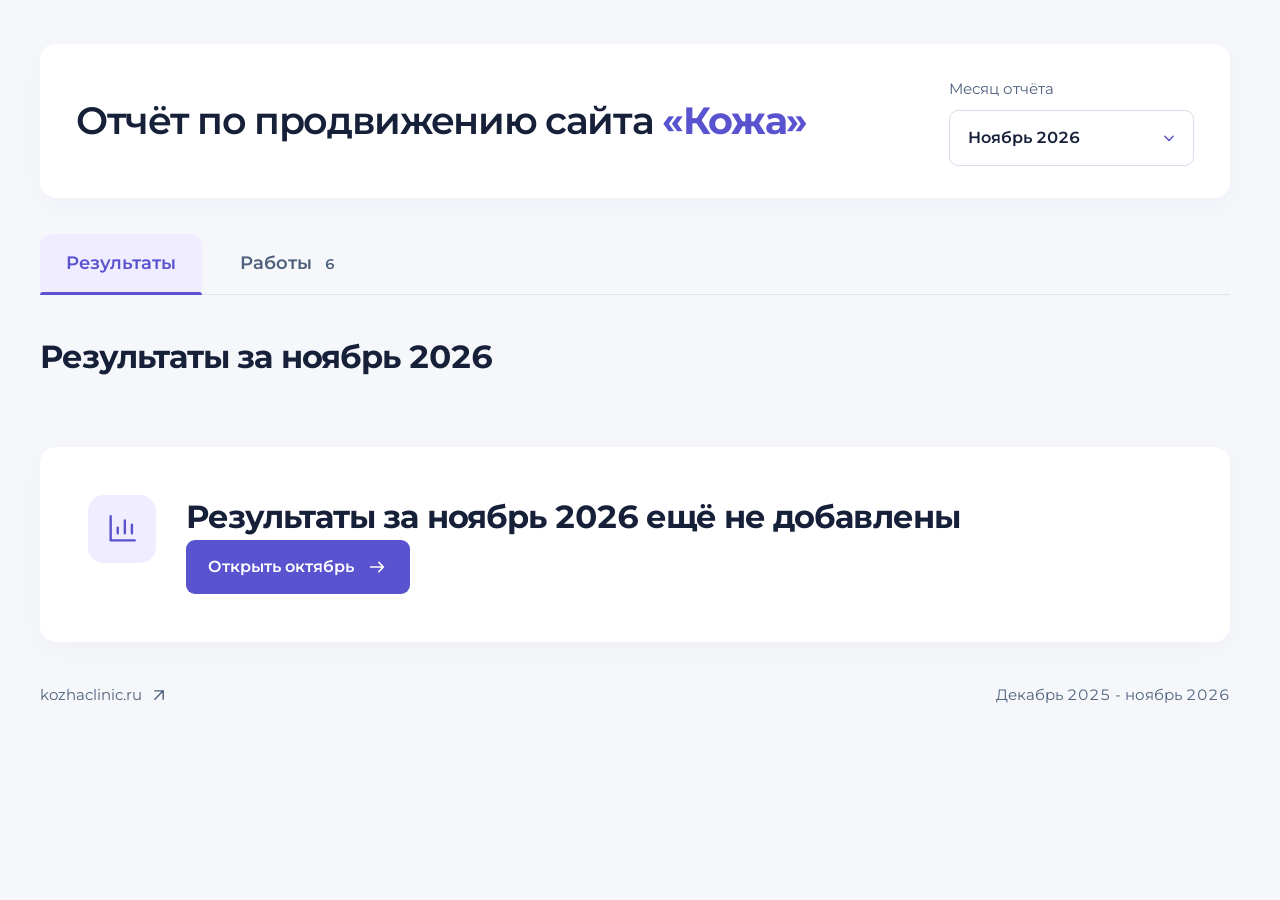
==== commit 90b9eb32: "Update Kozha monthly SEO report" ====
--- a/index.html
+++ b/index.html
@@ -11,7 +11,7 @@
   <link rel="stylesheet" href="styles.css?v=631f88daee0b">
   <link rel="stylesheet" href="results.css?v=24ecd3e6007a">
   <link rel="stylesheet" href="archive.css?v=88a2c17516ca">
-  <script src="report-data.js?v=1934333e3bce" defer></script>
+  <script src="report-data.js?v=21e31a891833" defer></script>
   <script src="model.js?v=ab1f84ecc292" defer></script>
   <script src="app.js?v=5cf2f712b2f7" defer></script>
 </head>
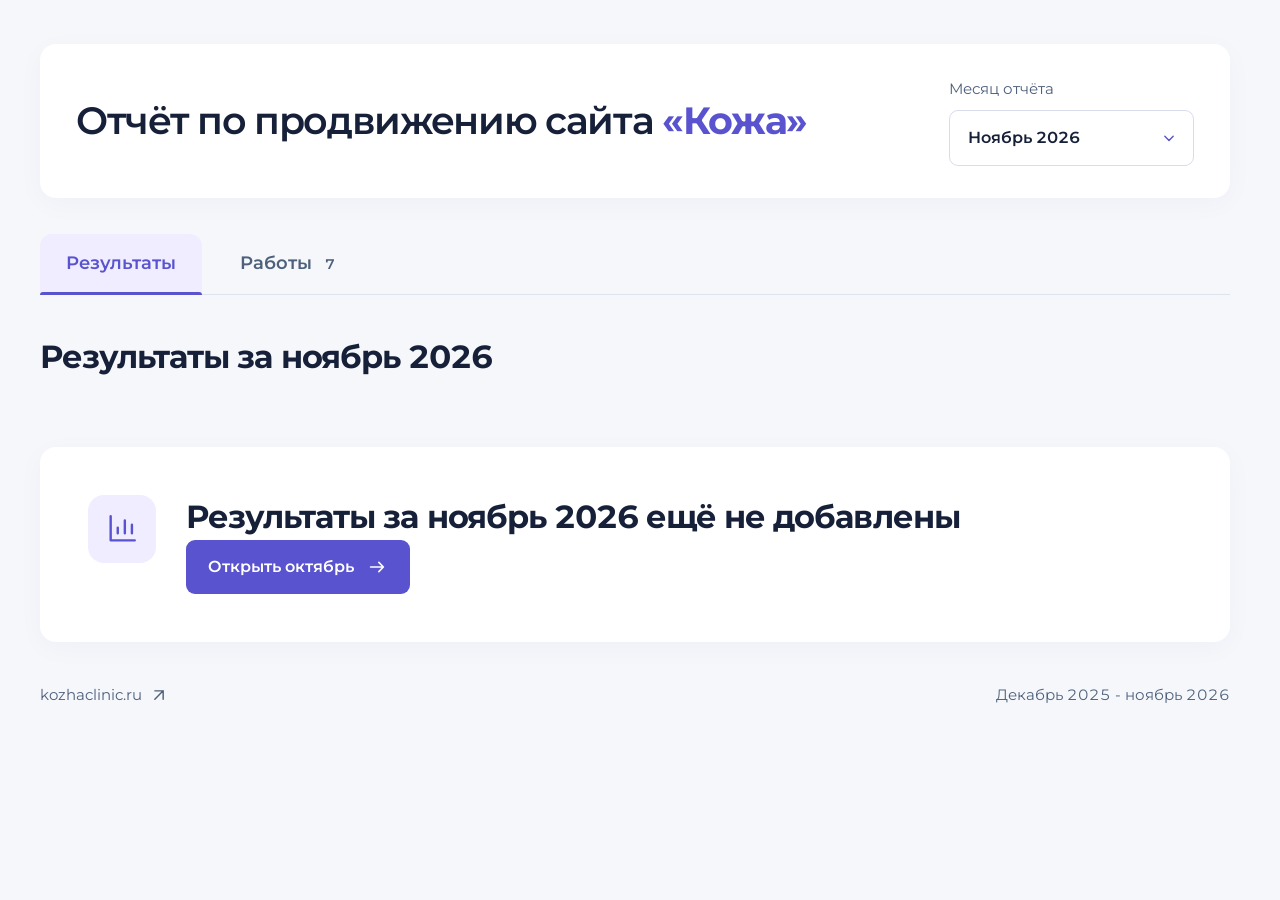
==== commit a6fb5e86: "Update Kozha monthly SEO report" ====
--- a/index.html
+++ b/index.html
@@ -11,7 +11,7 @@
   <link rel="stylesheet" href="styles.css?v=631f88daee0b">
   <link rel="stylesheet" href="results.css?v=24ecd3e6007a">
   <link rel="stylesheet" href="archive.css?v=88a2c17516ca">
-  <script src="report-data.js?v=21e31a891833" defer></script>
+  <script src="report-data.js?v=e944c84316d6" defer></script>
   <script src="model.js?v=ab1f84ecc292" defer></script>
   <script src="app.js?v=5cf2f712b2f7" defer></script>
 </head>
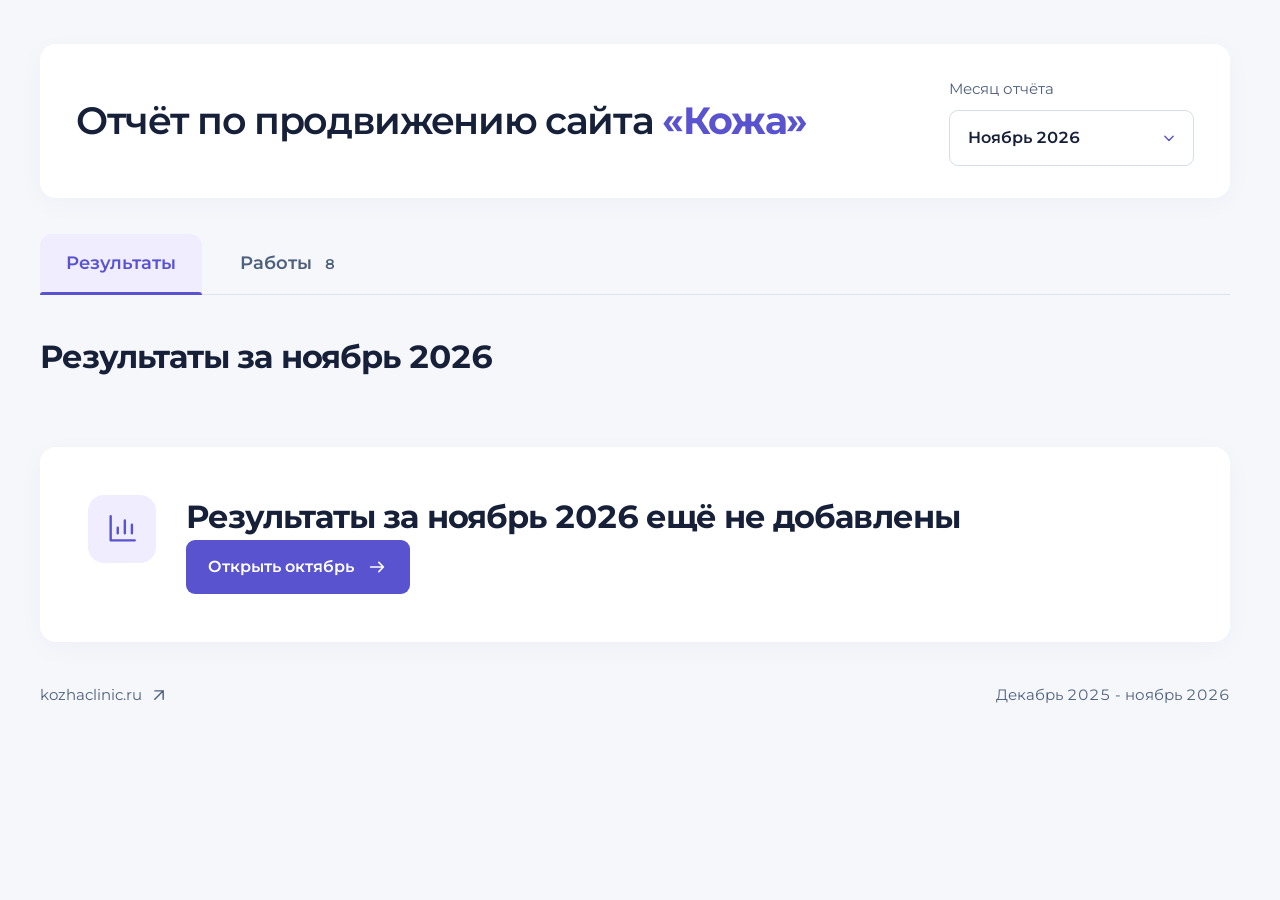
==== commit d6c51131: "Update Kozha monthly SEO report" ====
--- a/index.html
+++ b/index.html
@@ -11,7 +11,7 @@
   <link rel="stylesheet" href="styles.css?v=631f88daee0b">
   <link rel="stylesheet" href="results.css?v=24ecd3e6007a">
   <link rel="stylesheet" href="archive.css?v=88a2c17516ca">
-  <script src="report-data.js?v=e944c84316d6" defer></script>
+  <script src="report-data.js?v=e19778f80439" defer></script>
   <script src="model.js?v=ab1f84ecc292" defer></script>
   <script src="app.js?v=5cf2f712b2f7" defer></script>
 </head>
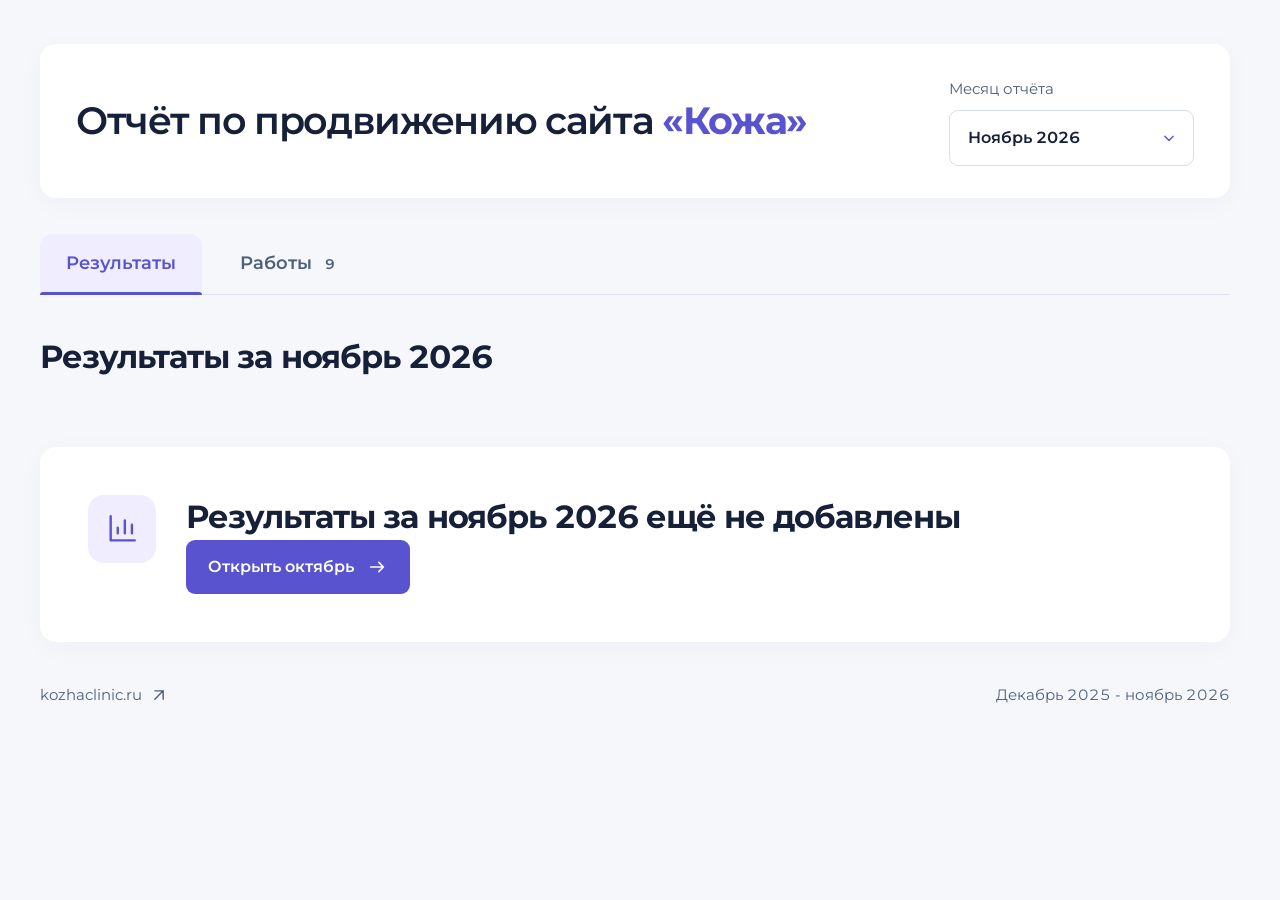
==== commit 83635edb: "Update Kozha monthly SEO report" ====
--- a/index.html
+++ b/index.html
@@ -11,7 +11,7 @@
   <link rel="stylesheet" href="styles.css?v=631f88daee0b">
   <link rel="stylesheet" href="results.css?v=24ecd3e6007a">
   <link rel="stylesheet" href="archive.css?v=88a2c17516ca">
-  <script src="report-data.js?v=e19778f80439" defer></script>
+  <script src="report-data.js?v=06515d88b8c9" defer></script>
   <script src="model.js?v=ab1f84ecc292" defer></script>
   <script src="app.js?v=5cf2f712b2f7" defer></script>
 </head>
